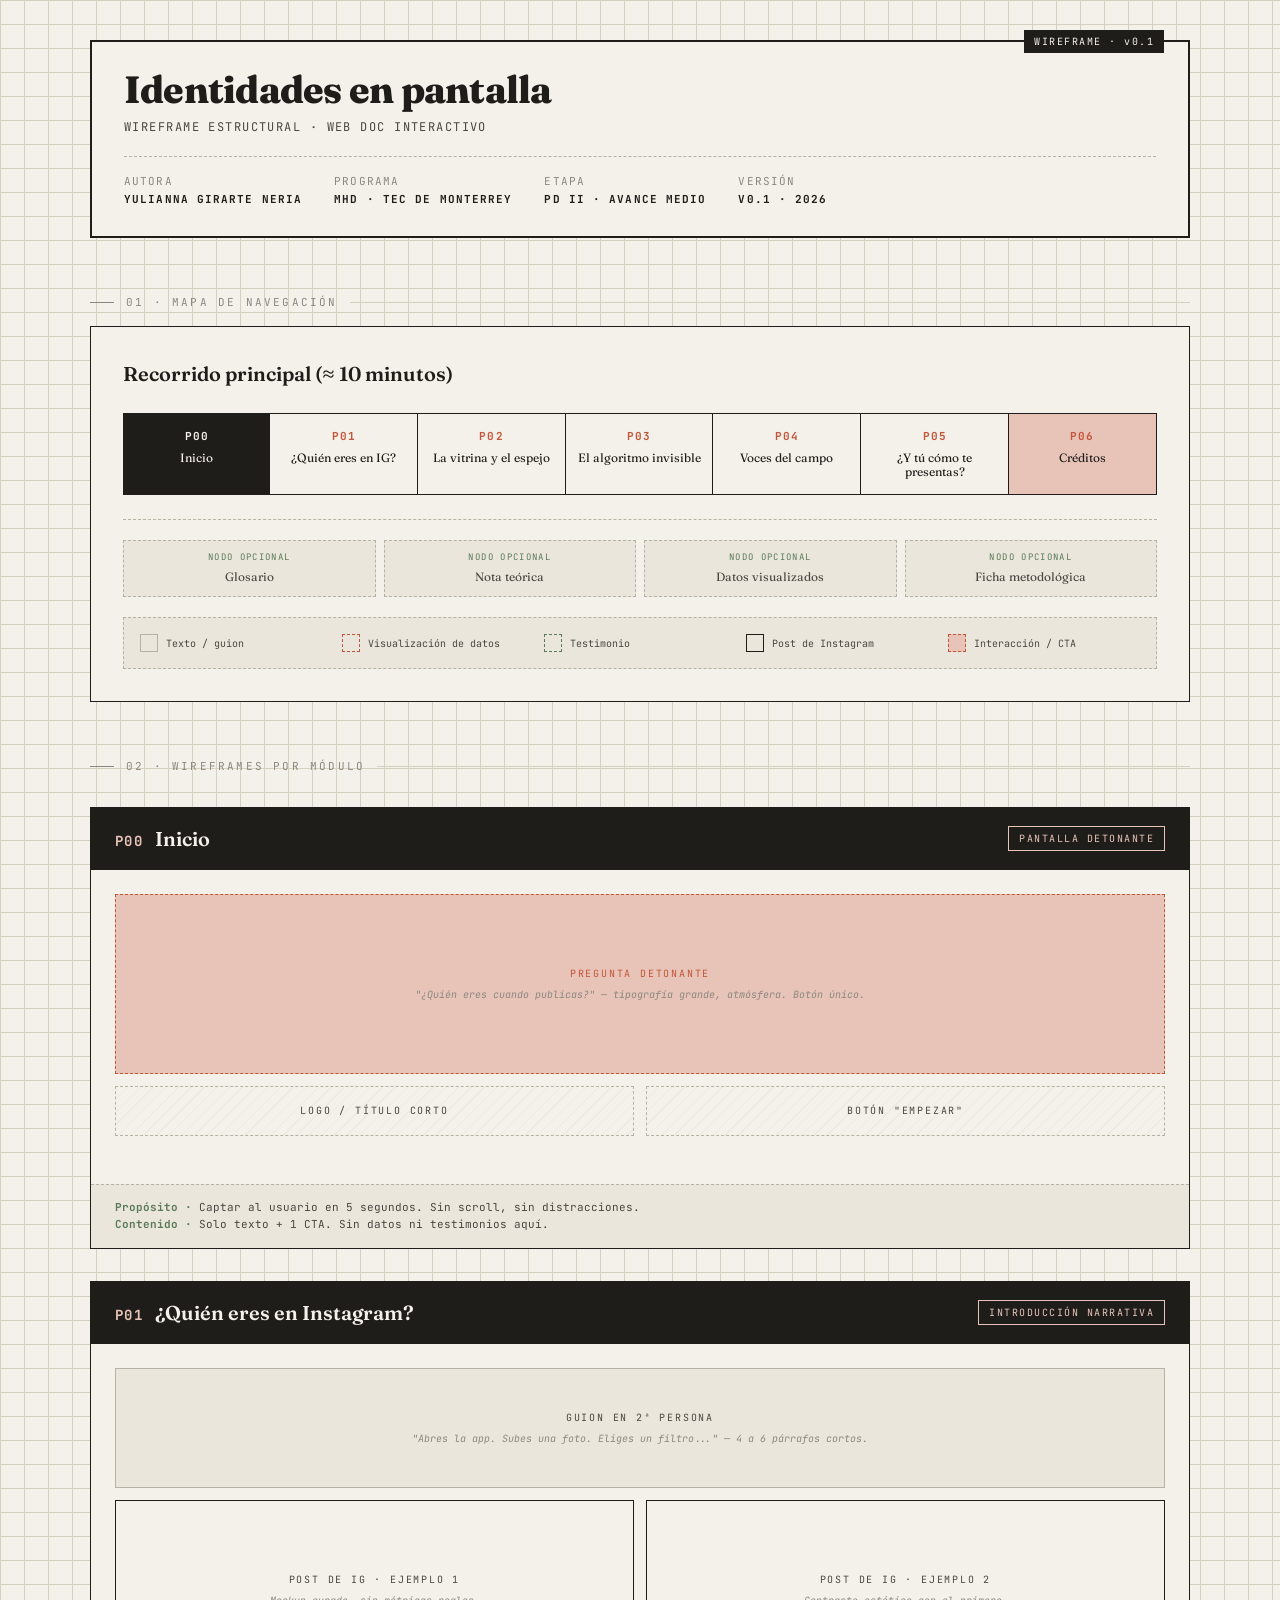
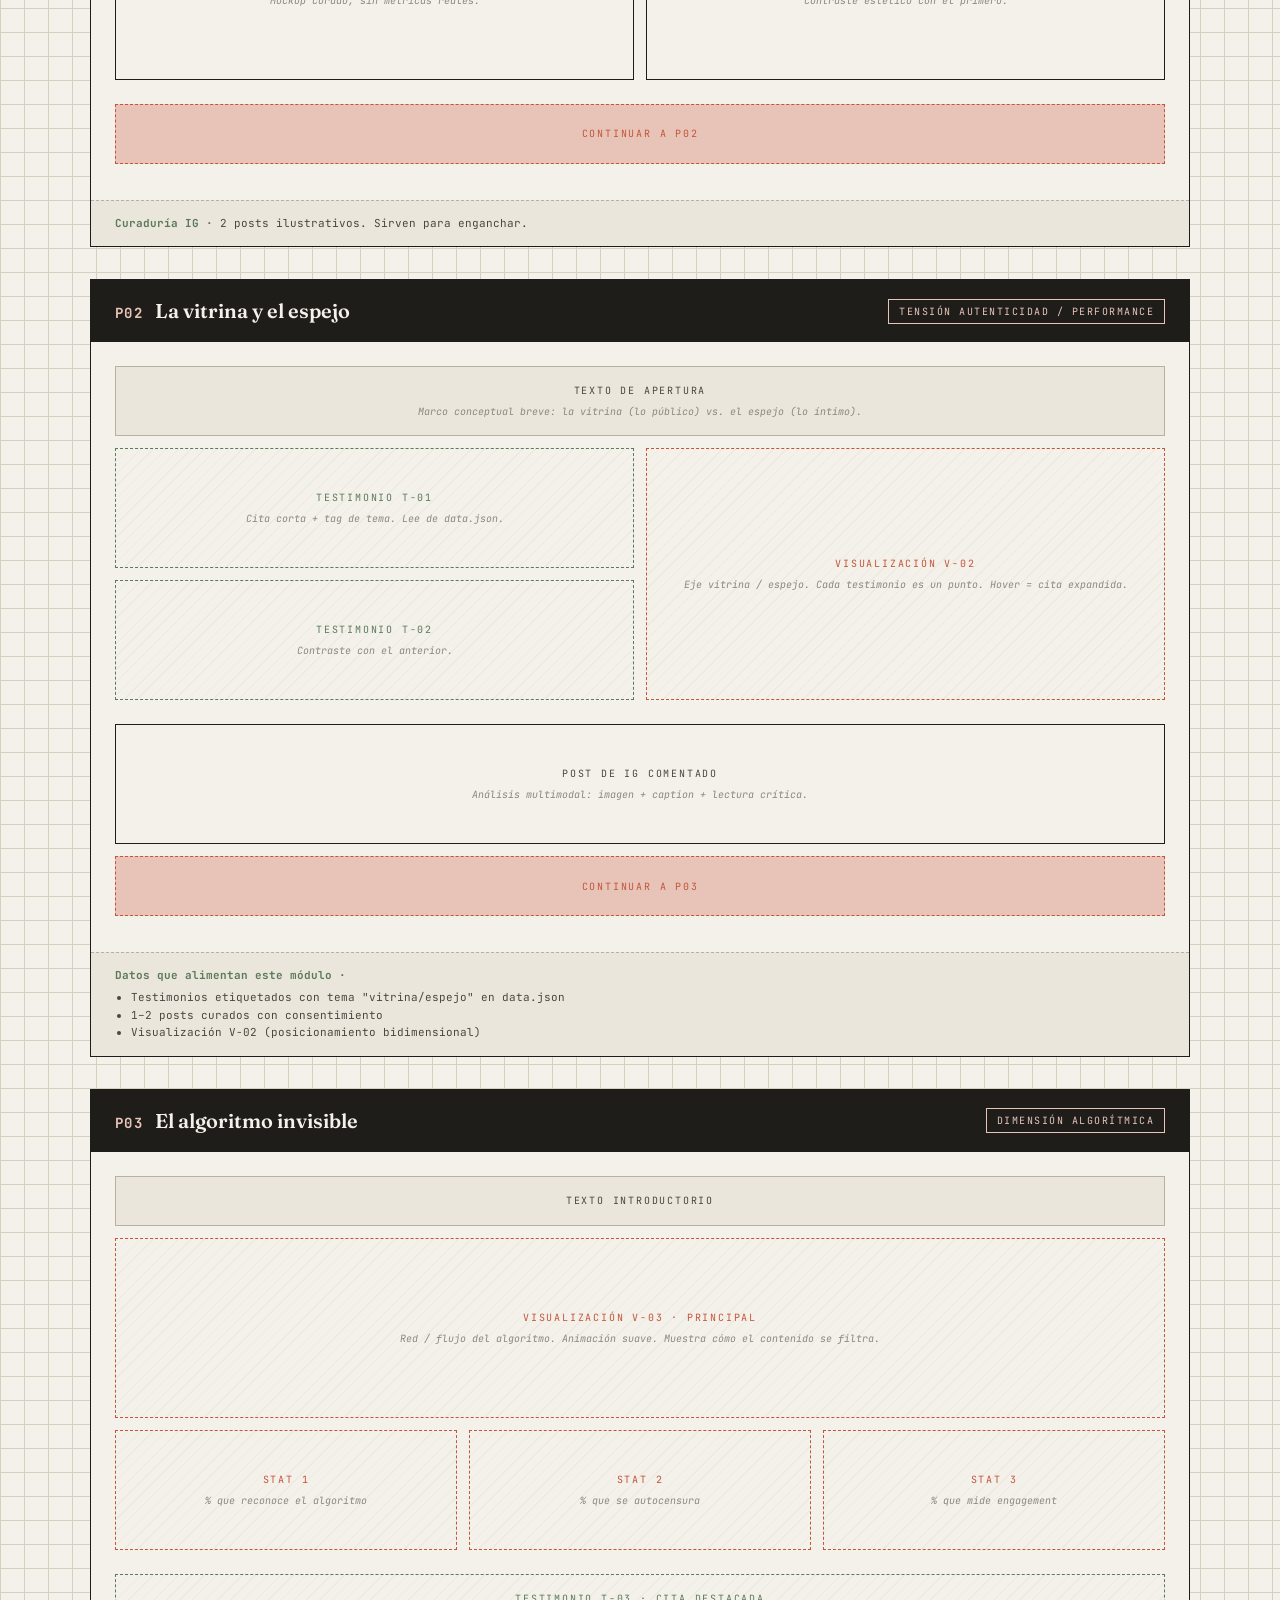
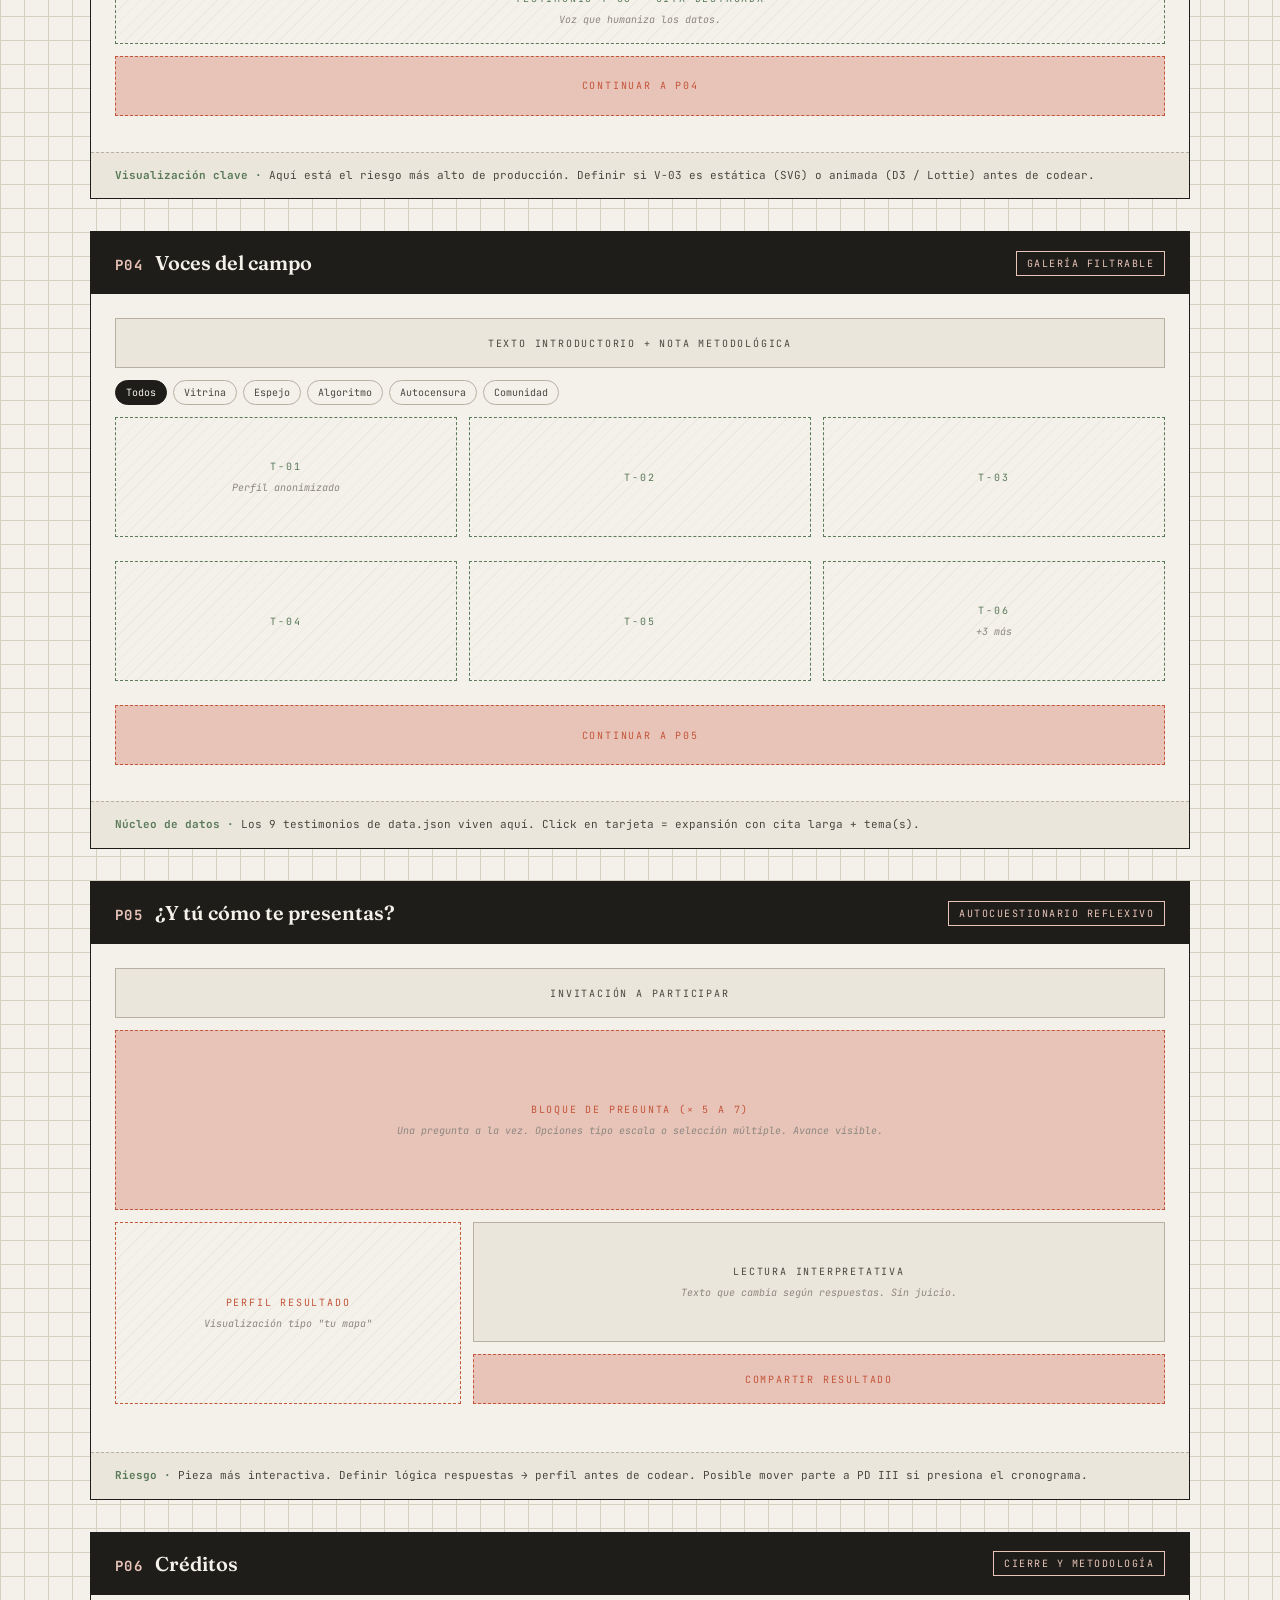
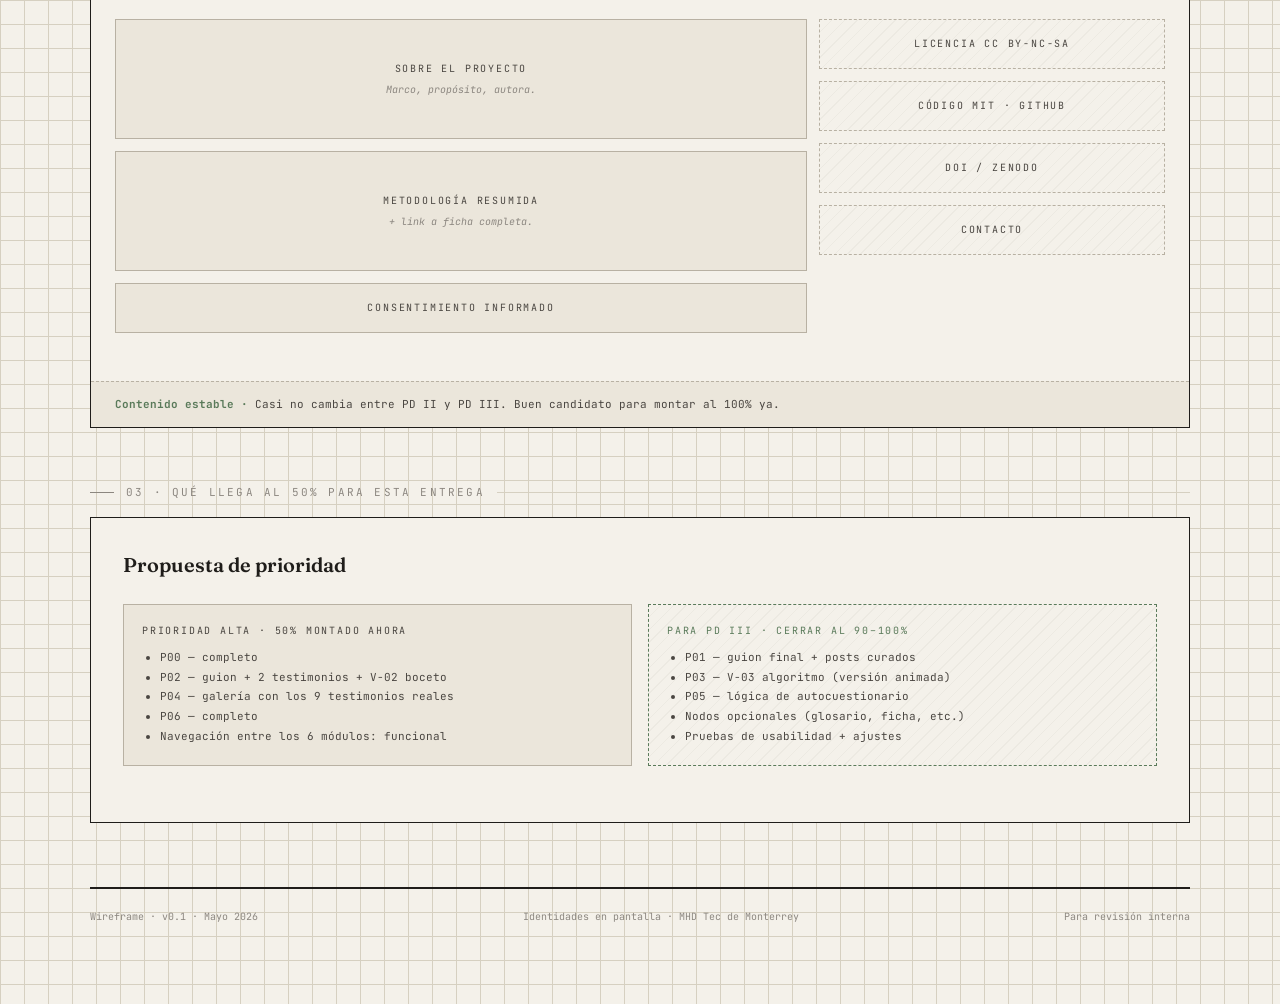
==== docs/wireframe_identidades_en_pantalla.html @ 3597c50f "feat: prototipo intermedio PD II — web doc Identidades en pantalla Web doc interactivo de investigac" ====
<!DOCTYPE html>
<html lang="es">
<head>
<meta charset="UTF-8">
<meta name="viewport" content="width=device-width, initial-scale=1.0">
<title>Wireframe · Identidades en pantalla</title>
<link rel="preconnect" href="https://fonts.googleapis.com">
<link rel="preconnect" href="https://fonts.gstatic.com" crossorigin>
<link href="https://fonts.googleapis.com/css2?family=JetBrains+Mono:wght@400;500;700&family=Fraunces:opsz,wght@9..144,400;9..144,600;9..144,800&display=swap" rel="stylesheet">
<style>
  :root {
    --paper: #f4f1ea;
    --paper-2: #ebe6db;
    --ink: #1f1d1a;
    --ink-2: #4a4641;
    --muted: #8c8780;
    --line: #b8b1a3;
    --line-soft: #d6d0c1;
    --accent: #c3553a;
    --accent-soft: #e8c4b8;
    --note: #5a7a5a;
    --mono: 'JetBrains Mono', ui-monospace, monospace;
    --serif: 'Fraunces', Georgia, serif;
  }
  * { box-sizing: border-box; margin: 0; padding: 0; }
  body {
    font-family: var(--mono);
    background: var(--paper);
    color: var(--ink);
    line-height: 1.5;
    padding: 40px 20px 80px;
    background-image:
      linear-gradient(var(--line-soft) 1px, transparent 1px),
      linear-gradient(90deg, var(--line-soft) 1px, transparent 1px);
    background-size: 24px 24px;
  }
  .wrap { max-width: 1100px; margin: 0 auto; }
  .doc-header {
    border: 2px solid var(--ink);
    background: var(--paper);
    padding: 28px 32px;
    margin-bottom: 48px;
    position: relative;
  }
  .doc-header::after {
    content: "WIREFRAME · v0.1";
    position: absolute;
    top: -12px;
    right: 24px;
    background: var(--ink);
    color: var(--paper);
    font-family: var(--mono);
    font-size: 10px;
    letter-spacing: 0.15em;
    padding: 4px 10px;
  }
  .doc-header h1 {
    font-family: var(--serif);
    font-size: 38px;
    font-weight: 800;
    letter-spacing: -0.02em;
    line-height: 1.05;
    margin-bottom: 8px;
  }
  .doc-header .subtitle {
    font-size: 12px;
    color: var(--ink-2);
    text-transform: uppercase;
    letter-spacing: 0.12em;
  }
  .doc-header .meta {
    display: flex;
    gap: 32px;
    margin-top: 20px;
    padding-top: 16px;
    border-top: 1px dashed var(--line);
    font-size: 11px;
    color: var(--muted);
    text-transform: uppercase;
    letter-spacing: 0.1em;
    flex-wrap: wrap;
  }
  .doc-header .meta span strong { color: var(--ink); display: block; margin-top: 2px; }
  .section-label {
    font-size: 11px;
    letter-spacing: 0.2em;
    text-transform: uppercase;
    color: var(--muted);
    margin: 56px 0 16px;
    display: flex;
    align-items: center;
    gap: 12px;
  }
  .section-label::before { content: ""; width: 24px; height: 1px; background: var(--muted); }
  .section-label::after { content: ""; flex: 1; height: 1px; background: var(--line-soft); }
  .sitemap {
    background: var(--paper);
    border: 1.5px solid var(--ink);
    padding: 32px;
  }
  .sitemap-title {
    font-family: var(--serif);
    font-size: 20px;
    font-weight: 600;
    margin-bottom: 24px;
  }
  .sitemap-flow {
    display: grid;
    grid-template-columns: repeat(7, 1fr);
    margin-bottom: 24px;
  }
  .node {
    border: 1.5px solid var(--ink);
    padding: 14px 10px;
    background: var(--paper);
    text-align: center;
    font-size: 10px;
  }
  .node + .node { margin-left: -1.5px; }
  .node .id {
    font-weight: 700;
    font-size: 11px;
    letter-spacing: 0.1em;
    color: var(--accent);
    margin-bottom: 6px;
  }
  .node .name {
    font-family: var(--serif);
    font-size: 12px;
    line-height: 1.2;
  }
  .node.entry { background: var(--ink); }
  .node.entry .id { color: var(--paper); }
  .node.entry .name { color: var(--paper); }
  .node.exit { background: var(--accent-soft); }
  .optional-nodes {
    display: grid;
    grid-template-columns: repeat(4, 1fr);
    gap: 8px;
    padding-top: 20px;
    border-top: 1px dashed var(--line);
  }
  .optional-node {
    border: 1px dashed var(--line);
    padding: 10px;
    text-align: center;
    font-size: 10px;
    background: var(--paper-2);
  }
  .optional-node .tag {
    font-size: 9px;
    letter-spacing: 0.15em;
    color: var(--note);
    text-transform: uppercase;
    margin-bottom: 4px;
  }
  .optional-node .label {
    font-family: var(--serif);
    font-size: 12px;
    color: var(--ink-2);
  }
  .module {
    margin-top: 32px;
    background: var(--paper);
    border: 1.5px solid var(--ink);
    overflow: hidden;
  }
  .module-header {
    background: var(--ink);
    color: var(--paper);
    padding: 16px 24px;
    display: flex;
    justify-content: space-between;
    align-items: center;
    gap: 16px;
    flex-wrap: wrap;
  }
  .module-header .id-block { display: flex; align-items: baseline; gap: 12px; }
  .module-header .pid {
    font-size: 14px;
    font-weight: 700;
    letter-spacing: 0.1em;
    color: var(--accent-soft);
  }
  .module-header .pname {
    font-family: var(--serif);
    font-size: 20px;
    font-weight: 600;
  }
  .module-header .ptype {
    font-size: 10px;
    letter-spacing: 0.15em;
    text-transform: uppercase;
    color: var(--accent-soft);
    border: 1px solid var(--accent-soft);
    padding: 4px 10px;
  }
  .module-body { padding: 24px; }
  .ph {
    border: 1.5px dashed var(--line);
    background: repeating-linear-gradient(135deg, transparent, transparent 8px, rgba(184,177,163,0.12) 8px, rgba(184,177,163,0.12) 9px);
    padding: 16px;
    margin-bottom: 12px;
    min-height: 60px;
    display: flex;
    align-items: center;
    justify-content: center;
    text-align: center;
  }
  .ph .ph-type {
    font-size: 10px;
    letter-spacing: 0.18em;
    text-transform: uppercase;
    color: var(--ink-2);
  }
  .ph .ph-note {
    font-size: 10px;
    color: var(--muted);
    margin-top: 6px;
    font-style: italic;
  }
  .ph.tall { min-height: 180px; }
  .ph.med { min-height: 120px; }
  .ph.short { min-height: 50px; padding: 10px; }
  .ph.text { border-style: solid; border-color: var(--line); background: var(--paper-2); }
  .ph.viz { border-color: var(--accent); }
  .ph.viz .ph-type { color: var(--accent); }
  .ph.testimonio { border-color: var(--note); }
  .ph.testimonio .ph-type { color: var(--note); }
  .ph.insta { border-style: solid; border-color: var(--ink); background: var(--paper); }
  .ph.cta { border-color: var(--accent); background: var(--accent-soft); }
  .ph.cta .ph-type { color: var(--accent); }
  .row { display: grid; gap: 12px; margin-bottom: 12px; }
  .row-2 { grid-template-columns: 1fr 1fr; }
  .row-2-1 { grid-template-columns: 2fr 1fr; }
  .row-1-2 { grid-template-columns: 1fr 2fr; }
  .row-3 { grid-template-columns: repeat(3, 1fr); }
  .pill-row { display: flex; gap: 6px; flex-wrap: wrap; margin-bottom: 12px; }
  .pill {
    font-size: 10px;
    padding: 4px 10px;
    border: 1px solid var(--line);
    background: var(--paper);
    color: var(--ink-2);
    border-radius: 100px;
  }
  .pill.active { background: var(--ink); color: var(--paper); border-color: var(--ink); }
  .module-notes {
    background: var(--paper-2);
    border-top: 1px dashed var(--line);
    padding: 14px 24px;
    font-size: 11px;
    color: var(--ink-2);
    line-height: 1.6;
  }
  .module-notes strong { color: var(--note); font-weight: 700; }
  .module-notes ul { padding-left: 16px; margin-top: 4px; }
  .doc-footer {
    margin-top: 64px;
    border-top: 2px solid var(--ink);
    padding-top: 20px;
    font-size: 10px;
    color: var(--muted);
    display: flex;
    justify-content: space-between;
    flex-wrap: wrap;
    gap: 12px;
  }
  .legend {
    display: grid;
    grid-template-columns: repeat(5, 1fr);
    gap: 10px;
    margin-top: 20px;
    padding: 16px;
    border: 1px dashed var(--line);
    background: var(--paper-2);
  }
  .legend-item { display: flex; align-items: center; gap: 8px; font-size: 10px; color: var(--ink-2); }
  .legend-swatch { width: 18px; height: 18px; flex-shrink: 0; }
  .legend-swatch.text { border: 1.5px solid var(--line); background: var(--paper-2); }
  .legend-swatch.viz { border: 1.5px dashed var(--accent); }
  .legend-swatch.testimonio { border: 1.5px dashed var(--note); }
  .legend-swatch.insta { border: 1.5px solid var(--ink); }
  .legend-swatch.cta { border: 1.5px dashed var(--accent); background: var(--accent-soft); }
  @media (max-width: 800px) {
    .sitemap-flow { grid-template-columns: repeat(2, 1fr); }
    .node + .node { margin-left: 0; margin-top: -1.5px; }
    .row-2, .row-2-1, .row-1-2, .row-3 { grid-template-columns: 1fr; }
    .optional-nodes, .legend { grid-template-columns: repeat(2, 1fr); }
  }
</style>
</head>
<body>
<div class="wrap">

  <header class="doc-header">
    <h1>Identidades en pantalla</h1>
    <div class="subtitle">Wireframe estructural · Web doc interactivo</div>
    <div class="meta">
      <span>Autora<strong>Yulianna Girarte Neria</strong></span>
      <span>Programa<strong>MHD · Tec de Monterrey</strong></span>
      <span>Etapa<strong>PD II · Avance medio</strong></span>
      <span>Versión<strong>v0.1 · 2026</strong></span>
    </div>
  </header>

  <div class="section-label">01 · Mapa de navegación</div>
  <div class="sitemap">
    <div class="sitemap-title">Recorrido principal (≈ 10 minutos)</div>
    <div class="sitemap-flow">
      <div class="node entry"><div class="id">P00</div><div class="name">Inicio</div></div>
      <div class="node"><div class="id">P01</div><div class="name">¿Quién eres en IG?</div></div>
      <div class="node"><div class="id">P02</div><div class="name">La vitrina y el espejo</div></div>
      <div class="node"><div class="id">P03</div><div class="name">El algoritmo invisible</div></div>
      <div class="node"><div class="id">P04</div><div class="name">Voces del campo</div></div>
      <div class="node"><div class="id">P05</div><div class="name">¿Y tú cómo te presentas?</div></div>
      <div class="node exit"><div class="id">P06</div><div class="name">Créditos</div></div>
    </div>
    <div class="optional-nodes">
      <div class="optional-node"><div class="tag">Nodo opcional</div><div class="label">Glosario</div></div>
      <div class="optional-node"><div class="tag">Nodo opcional</div><div class="label">Nota teórica</div></div>
      <div class="optional-node"><div class="tag">Nodo opcional</div><div class="label">Datos visualizados</div></div>
      <div class="optional-node"><div class="tag">Nodo opcional</div><div class="label">Ficha metodológica</div></div>
    </div>
    <div class="legend">
      <div class="legend-item"><div class="legend-swatch text"></div>Texto / guion</div>
      <div class="legend-item"><div class="legend-swatch viz"></div>Visualización de datos</div>
      <div class="legend-item"><div class="legend-swatch testimonio"></div>Testimonio</div>
      <div class="legend-item"><div class="legend-swatch insta"></div>Post de Instagram</div>
      <div class="legend-item"><div class="legend-swatch cta"></div>Interacción / CTA</div>
    </div>
  </div>

  <div class="section-label">02 · Wireframes por módulo</div>

  <div class="module">
    <div class="module-header">
      <div class="id-block"><span class="pid">P00</span><span class="pname">Inicio</span></div>
      <span class="ptype">Pantalla detonante</span>
    </div>
    <div class="module-body">
      <div class="ph cta tall"><div><div class="ph-type">Pregunta detonante</div><div class="ph-note">"¿Quién eres cuando publicas?" — tipografía grande, atmósfera. Botón único.</div></div></div>
      <div class="row row-2">
        <div class="ph short"><div><div class="ph-type">Logo / título corto</div></div></div>
        <div class="ph short"><div><div class="ph-type">Botón "Empezar"</div></div></div>
      </div>
    </div>
    <div class="module-notes">
      <strong>Propósito ·</strong> Captar al usuario en 5 segundos. Sin scroll, sin distracciones.<br>
      <strong>Contenido ·</strong> Solo texto + 1 CTA. Sin datos ni testimonios aquí.
    </div>
  </div>

  <div class="module">
    <div class="module-header">
      <div class="id-block"><span class="pid">P01</span><span class="pname">¿Quién eres en Instagram?</span></div>
      <span class="ptype">Introducción narrativa</span>
    </div>
    <div class="module-body">
      <div class="ph text med"><div><div class="ph-type">Guion en 2ª persona</div><div class="ph-note">"Abres la app. Subes una foto. Eliges un filtro..." — 4 a 6 párrafos cortos.</div></div></div>
      <div class="row row-2">
        <div class="ph insta tall"><div><div class="ph-type">Post de IG · ejemplo 1</div><div class="ph-note">Mockup curado, sin métricas reales.</div></div></div>
        <div class="ph insta tall"><div><div class="ph-type">Post de IG · ejemplo 2</div><div class="ph-note">Contraste estético con el primero.</div></div></div>
      </div>
      <div class="ph cta"><div><div class="ph-type">Continuar a P02</div></div></div>
    </div>
    <div class="module-notes"><strong>Curaduría IG ·</strong> 2 posts ilustrativos. Sirven para enganchar.</div>
  </div>

  <div class="module">
    <div class="module-header">
      <div class="id-block"><span class="pid">P02</span><span class="pname">La vitrina y el espejo</span></div>
      <span class="ptype">Tensión autenticidad / performance</span>
    </div>
    <div class="module-body">
      <div class="ph text"><div><div class="ph-type">Texto de apertura</div><div class="ph-note">Marco conceptual breve: la vitrina (lo público) vs. el espejo (lo íntimo).</div></div></div>
      <div class="row row-2">
        <div>
          <div class="ph testimonio med"><div><div class="ph-type">Testimonio T-01</div><div class="ph-note">Cita corta + tag de tema. Lee de data.json.</div></div></div>
          <div class="ph testimonio med"><div><div class="ph-type">Testimonio T-02</div><div class="ph-note">Contraste con el anterior.</div></div></div>
        </div>
        <div class="ph viz tall"><div><div class="ph-type">Visualización V-02</div><div class="ph-note">Eje vitrina / espejo. Cada testimonio es un punto. Hover = cita expandida.</div></div></div>
      </div>
      <div class="ph insta med"><div><div class="ph-type">Post de IG comentado</div><div class="ph-note">Análisis multimodal: imagen + caption + lectura crítica.</div></div></div>
      <div class="ph cta"><div><div class="ph-type">Continuar a P03</div></div></div>
    </div>
    <div class="module-notes">
      <strong>Datos que alimentan este módulo ·</strong>
      <ul>
        <li>Testimonios etiquetados con tema "vitrina/espejo" en data.json</li>
        <li>1–2 posts curados con consentimiento</li>
        <li>Visualización V-02 (posicionamiento bidimensional)</li>
      </ul>
    </div>
  </div>

  <div class="module">
    <div class="module-header">
      <div class="id-block"><span class="pid">P03</span><span class="pname">El algoritmo invisible</span></div>
      <span class="ptype">Dimensión algorítmica</span>
    </div>
    <div class="module-body">
      <div class="ph text short"><div><div class="ph-type">Texto introductorio</div></div></div>
      <div class="ph viz tall"><div><div class="ph-type">Visualización V-03 · principal</div><div class="ph-note">Red / flujo del algoritmo. Animación suave. Muestra cómo el contenido se filtra.</div></div></div>
      <div class="row row-3">
        <div class="ph viz med"><div><div class="ph-type">Stat 1</div><div class="ph-note">% que reconoce el algoritmo</div></div></div>
        <div class="ph viz med"><div><div class="ph-type">Stat 2</div><div class="ph-note">% que se autocensura</div></div></div>
        <div class="ph viz med"><div><div class="ph-type">Stat 3</div><div class="ph-note">% que mide engagement</div></div></div>
      </div>
      <div class="ph testimonio"><div><div class="ph-type">Testimonio T-03 · cita destacada</div><div class="ph-note">Voz que humaniza los datos.</div></div></div>
      <div class="ph cta"><div><div class="ph-type">Continuar a P04</div></div></div>
    </div>
    <div class="module-notes"><strong>Visualización clave ·</strong> Aquí está el riesgo más alto de producción. Definir si V-03 es estática (SVG) o animada (D3 / Lottie) antes de codear.</div>
  </div>

  <div class="module">
    <div class="module-header">
      <div class="id-block"><span class="pid">P04</span><span class="pname">Voces del campo</span></div>
      <span class="ptype">Galería filtrable</span>
    </div>
    <div class="module-body">
      <div class="ph text short"><div><div class="ph-type">Texto introductorio + nota metodológica</div></div></div>
      <div class="pill-row">
        <span class="pill active">Todos</span>
        <span class="pill">Vitrina</span>
        <span class="pill">Espejo</span>
        <span class="pill">Algoritmo</span>
        <span class="pill">Autocensura</span>
        <span class="pill">Comunidad</span>
      </div>
      <div class="row row-3">
        <div class="ph testimonio med"><div><div class="ph-type">T-01</div><div class="ph-note">Perfil anonimizado</div></div></div>
        <div class="ph testimonio med"><div><div class="ph-type">T-02</div></div></div>
        <div class="ph testimonio med"><div><div class="ph-type">T-03</div></div></div>
        <div class="ph testimonio med"><div><div class="ph-type">T-04</div></div></div>
        <div class="ph testimonio med"><div><div class="ph-type">T-05</div></div></div>
        <div class="ph testimonio med"><div><div class="ph-type">T-06</div><div class="ph-note">+3 más</div></div></div>
      </div>
      <div class="ph cta"><div><div class="ph-type">Continuar a P05</div></div></div>
    </div>
    <div class="module-notes"><strong>Núcleo de datos ·</strong> Los 9 testimonios de data.json viven aquí. Click en tarjeta = expansión con cita larga + tema(s).</div>
  </div>

  <div class="module">
    <div class="module-header">
      <div class="id-block"><span class="pid">P05</span><span class="pname">¿Y tú cómo te presentas?</span></div>
      <span class="ptype">Autocuestionario reflexivo</span>
    </div>
    <div class="module-body">
      <div class="ph text short"><div><div class="ph-type">Invitación a participar</div></div></div>
      <div class="ph cta tall"><div><div class="ph-type">Bloque de pregunta (× 5 a 7)</div><div class="ph-note">Una pregunta a la vez. Opciones tipo escala o selección múltiple. Avance visible.</div></div></div>
      <div class="row row-1-2">
        <div class="ph viz tall"><div><div class="ph-type">Perfil resultado</div><div class="ph-note">Visualización tipo "tu mapa"</div></div></div>
        <div>
          <div class="ph text med"><div><div class="ph-type">Lectura interpretativa</div><div class="ph-note">Texto que cambia según respuestas. Sin juicio.</div></div></div>
          <div class="ph cta short"><div><div class="ph-type">Compartir resultado</div></div></div>
        </div>
      </div>
    </div>
    <div class="module-notes"><strong>Riesgo ·</strong> Pieza más interactiva. Definir lógica respuestas → perfil antes de codear. Posible mover parte a PD III si presiona el cronograma.</div>
  </div>

  <div class="module">
    <div class="module-header">
      <div class="id-block"><span class="pid">P06</span><span class="pname">Créditos</span></div>
      <span class="ptype">Cierre y metodología</span>
    </div>
    <div class="module-body">
      <div class="row row-2-1">
        <div>
          <div class="ph text med"><div><div class="ph-type">Sobre el proyecto</div><div class="ph-note">Marco, propósito, autora.</div></div></div>
          <div class="ph text med"><div><div class="ph-type">Metodología resumida</div><div class="ph-note">+ link a ficha completa.</div></div></div>
          <div class="ph text short"><div><div class="ph-type">Consentimiento informado</div></div></div>
        </div>
        <div>
          <div class="ph short"><div><div class="ph-type">Licencia CC BY-NC-SA</div></div></div>
          <div class="ph short"><div><div class="ph-type">Código MIT · GitHub</div></div></div>
          <div class="ph short"><div><div class="ph-type">DOI / Zenodo</div></div></div>
          <div class="ph short"><div><div class="ph-type">Contacto</div></div></div>
        </div>
      </div>
    </div>
    <div class="module-notes"><strong>Contenido estable ·</strong> Casi no cambia entre PD II y PD III. Buen candidato para montar al 100% ya.</div>
  </div>

  <div class="section-label">03 · Qué llega al 50% para esta entrega</div>
  <div class="sitemap">
    <div class="sitemap-title">Propuesta de prioridad</div>
    <div class="row row-2" style="gap: 16px;">
      <div class="ph text" style="text-align: left; padding: 18px; min-height: auto;">
        <div style="text-align: left; width: 100%;">
          <div class="ph-type" style="margin-bottom: 10px;">PRIORIDAD ALTA · 50% montado ahora</div>
          <ul style="padding-left: 18px; font-size: 11px; line-height: 1.8; color: var(--ink-2); text-align: left;">
            <li>P00 — completo</li>
            <li>P02 — guion + 2 testimonios + V-02 boceto</li>
            <li>P04 — galería con los 9 testimonios reales</li>
            <li>P06 — completo</li>
            <li>Navegación entre los 6 módulos: funcional</li>
          </ul>
        </div>
      </div>
      <div class="ph testimonio" style="text-align: left; padding: 18px; min-height: auto;">
        <div style="text-align: left; width: 100%;">
          <div class="ph-type" style="margin-bottom: 10px;">PARA PD III · cerrar al 90–100%</div>
          <ul style="padding-left: 18px; font-size: 11px; line-height: 1.8; color: var(--ink-2); text-align: left;">
            <li>P01 — guion final + posts curados</li>
            <li>P03 — V-03 algoritmo (versión animada)</li>
            <li>P05 — lógica de autocuestionario</li>
            <li>Nodos opcionales (glosario, ficha, etc.)</li>
            <li>Pruebas de usabilidad + ajustes</li>
          </ul>
        </div>
      </div>
    </div>
  </div>

  <footer class="doc-footer">
    <span>Wireframe · v0.1 · Mayo 2026</span>
    <span>Identidades en pantalla · MHD Tec de Monterrey</span>
    <span>Para revisión interna</span>
  </footer>

</div>
</body>
</html>
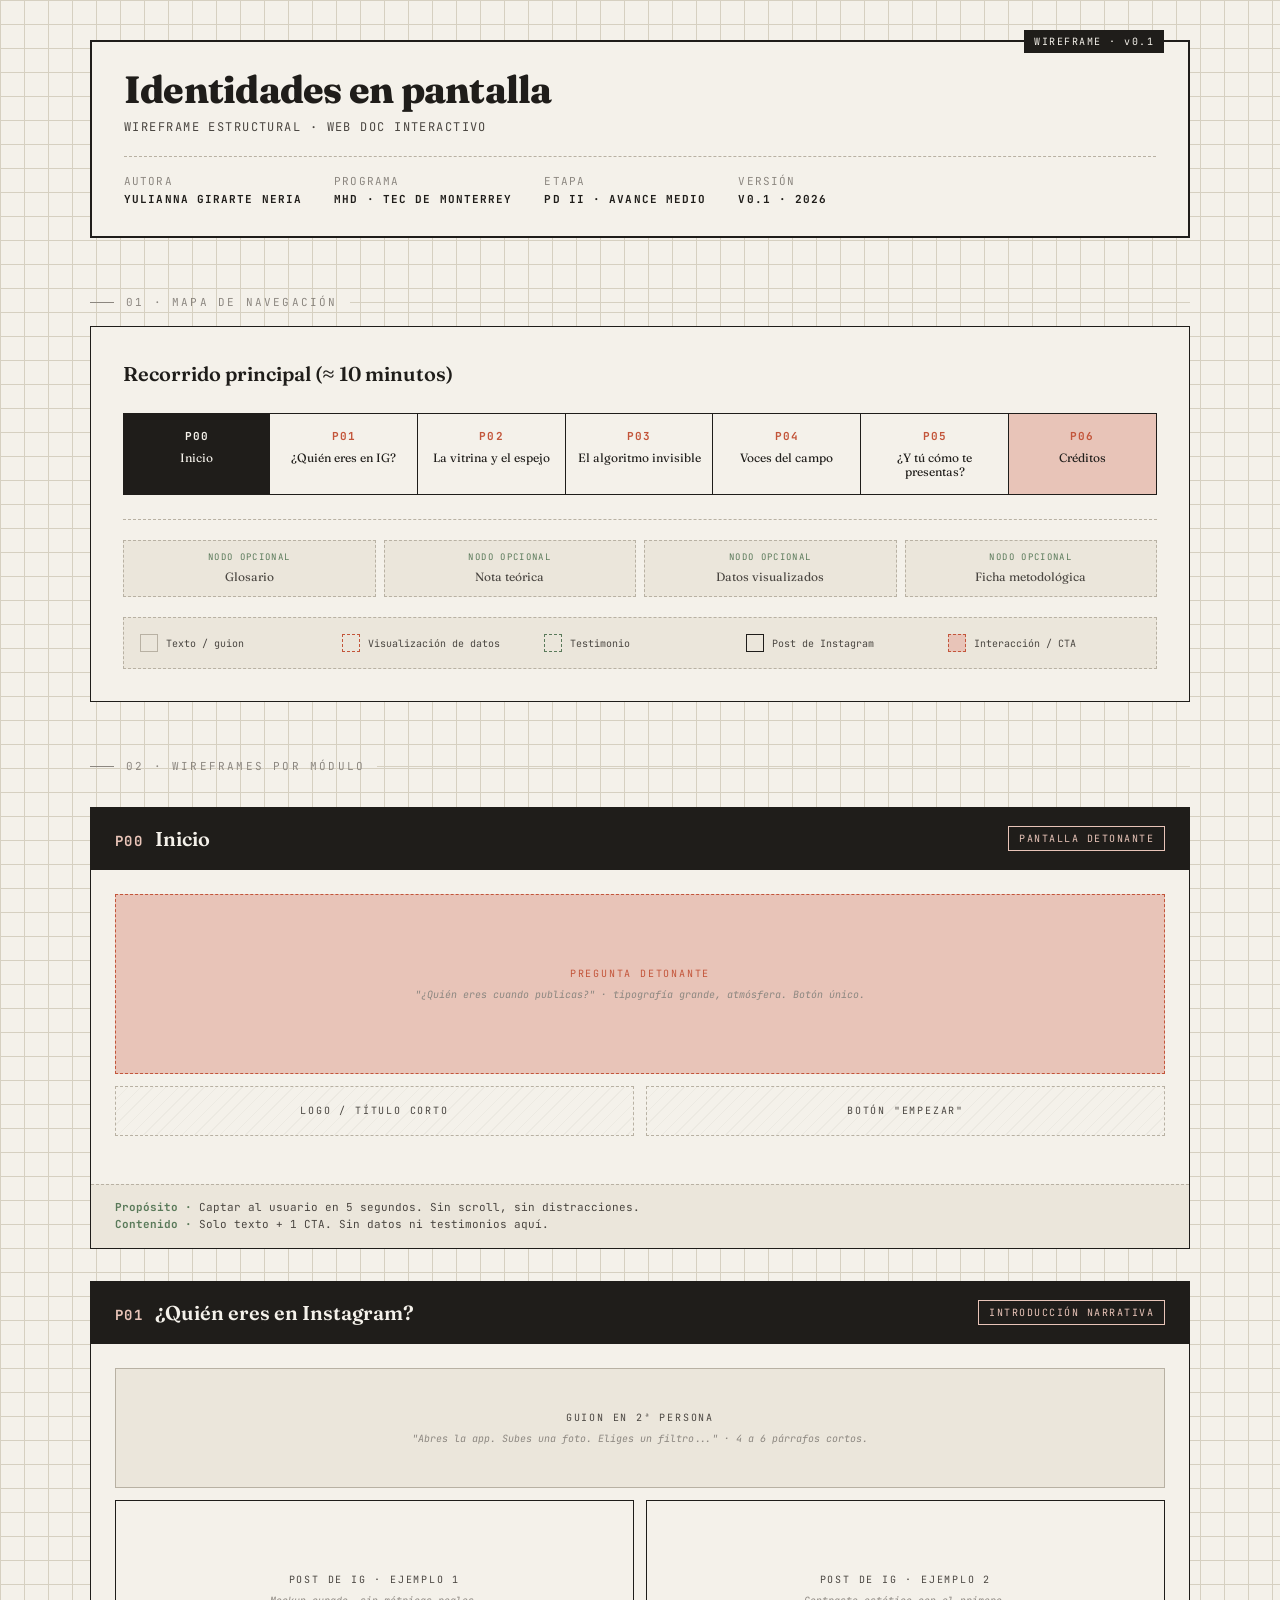
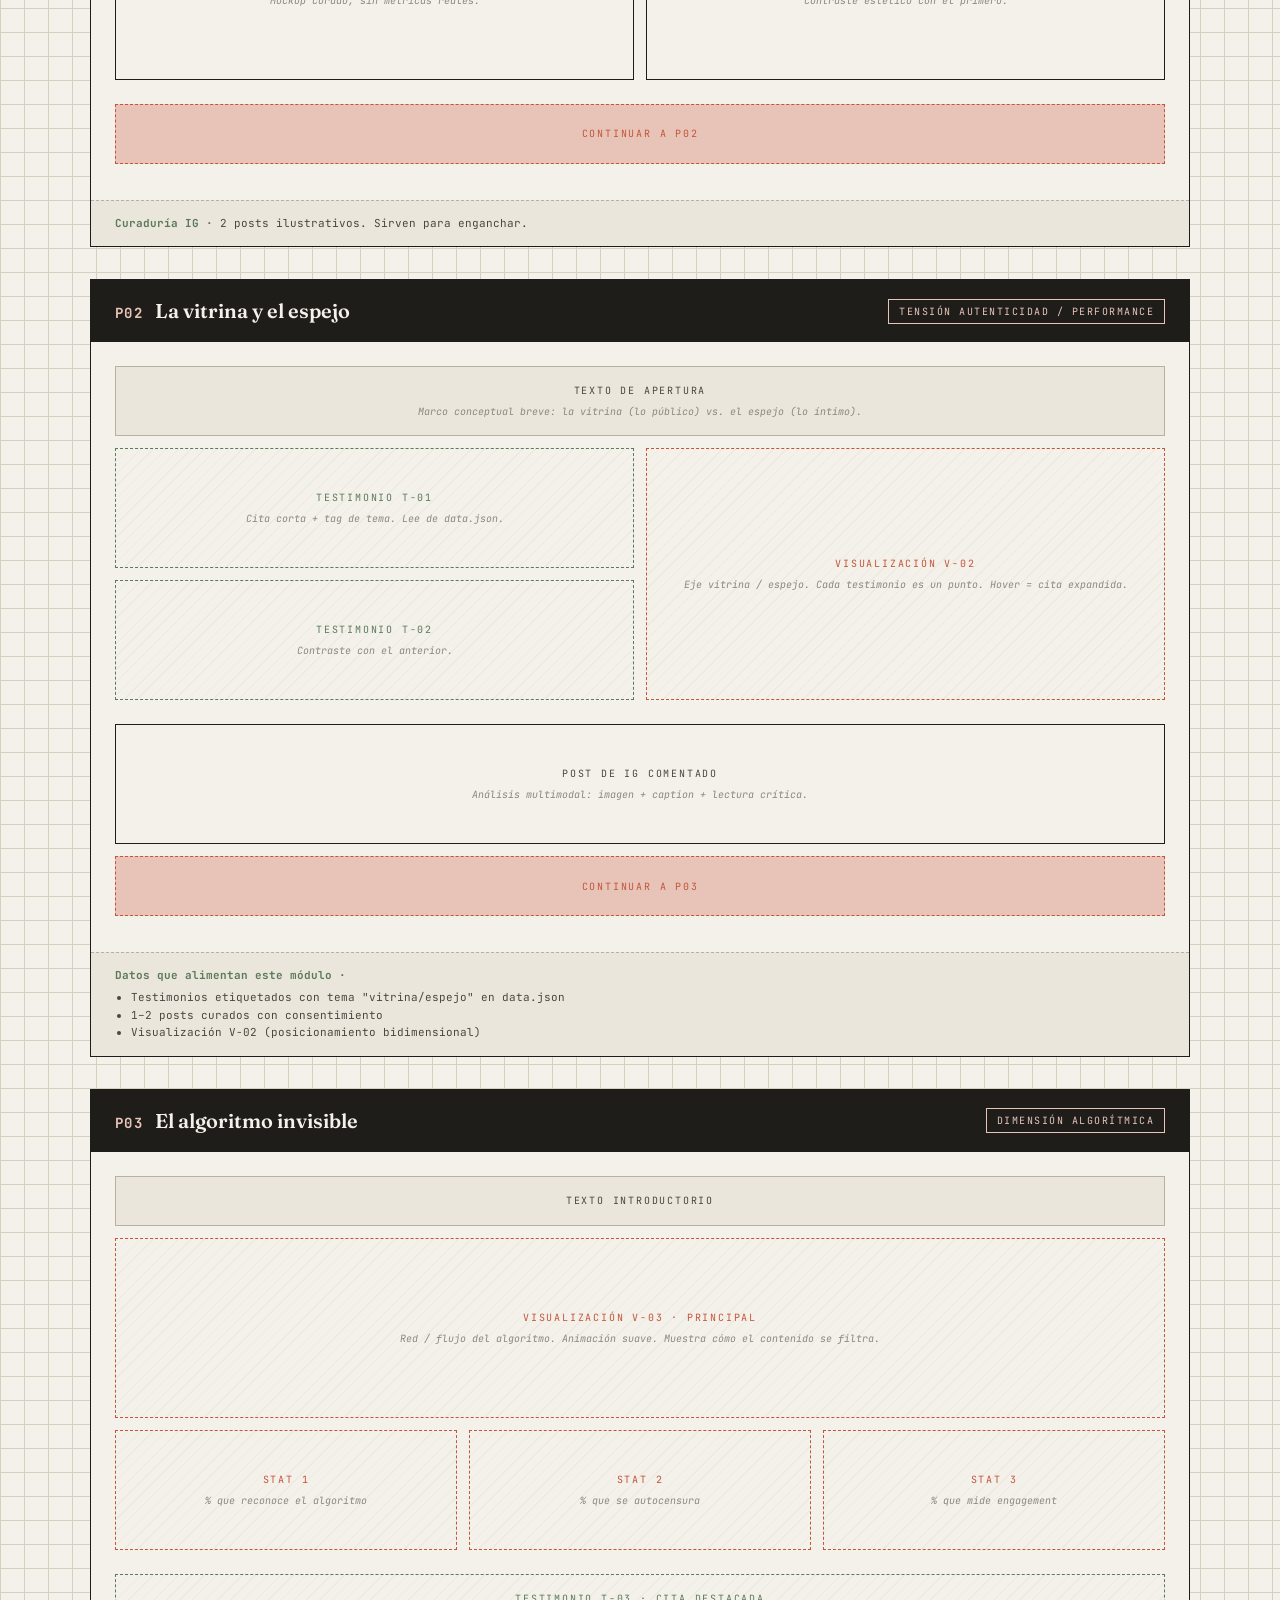
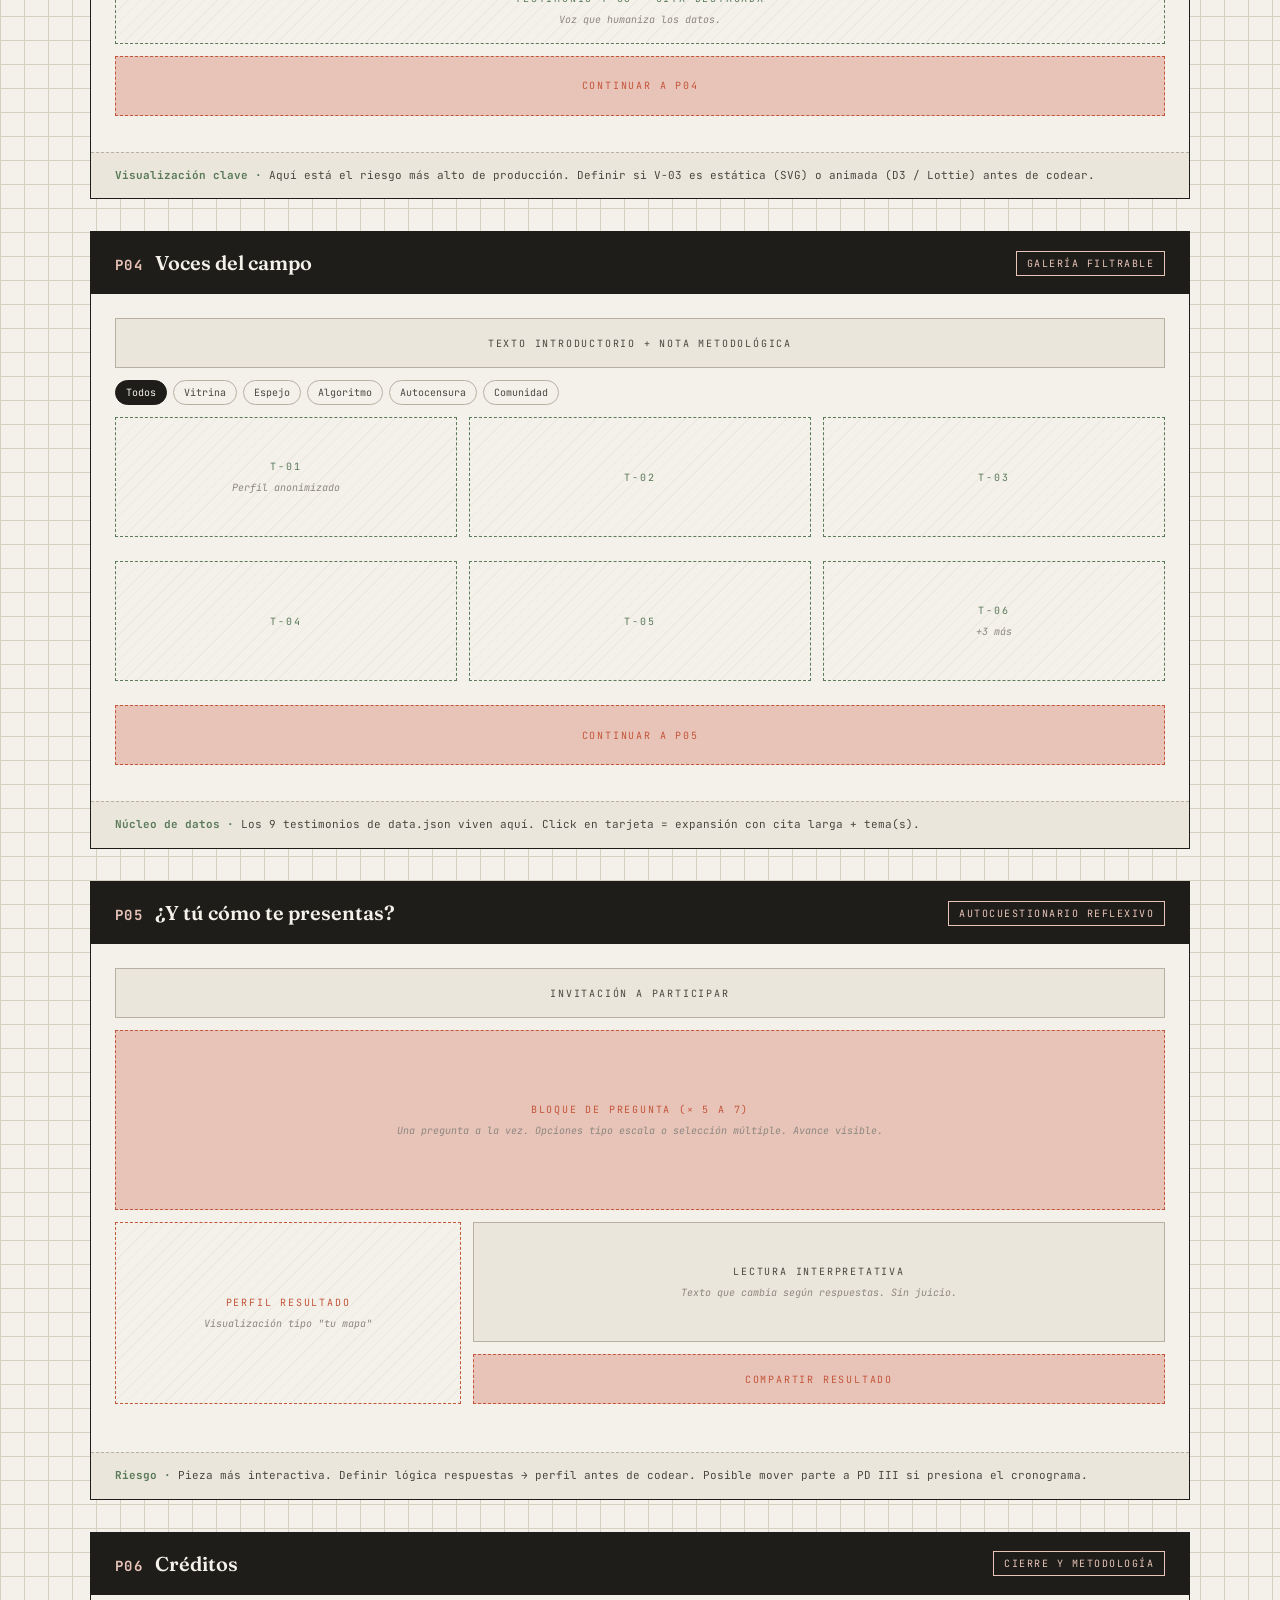
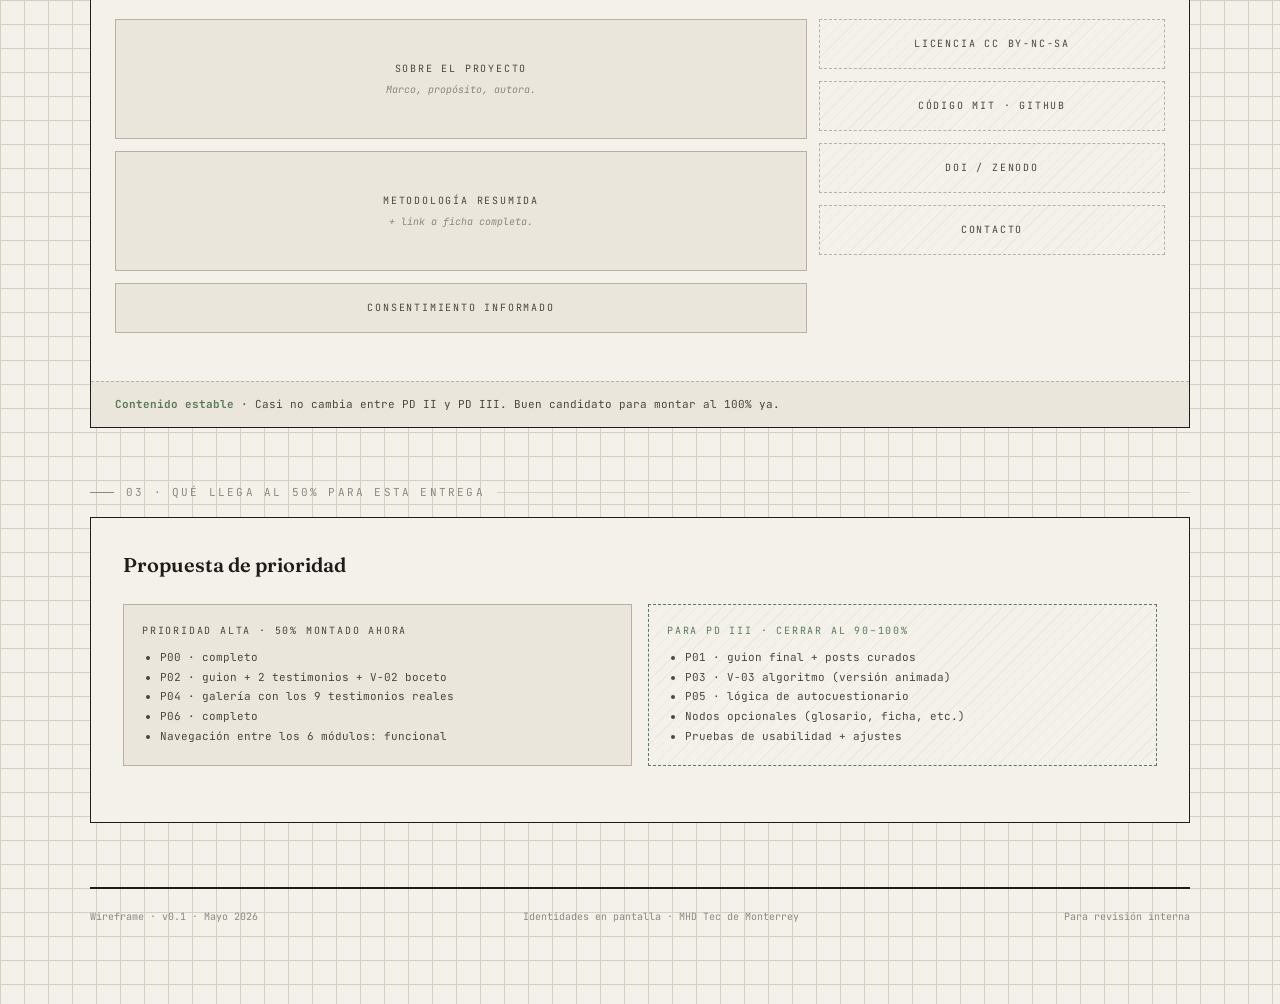
==== commit d9278657: "feat: 15 testimonios en P04, eje sin puntos encimados, textos sin rayas - P04 incluye T01–T04 con et" ====
--- a/docs/wireframe_identidades_en_pantalla.html
+++ b/docs/wireframe_identidades_en_pantalla.html
@@ -339,7 +339,7 @@
       <span class="ptype">Pantalla detonante</span>
     </div>
     <div class="module-body">
-      <div class="ph cta tall"><div><div class="ph-type">Pregunta detonante</div><div class="ph-note">"¿Quién eres cuando publicas?" — tipografía grande, atmósfera. Botón único.</div></div></div>
+      <div class="ph cta tall"><div><div class="ph-type">Pregunta detonante</div><div class="ph-note">"¿Quién eres cuando publicas?" · tipografía grande, atmósfera. Botón único.</div></div></div>
       <div class="row row-2">
         <div class="ph short"><div><div class="ph-type">Logo / título corto</div></div></div>
         <div class="ph short"><div><div class="ph-type">Botón "Empezar"</div></div></div>
@@ -357,7 +357,7 @@
       <span class="ptype">Introducción narrativa</span>
     </div>
     <div class="module-body">
-      <div class="ph text med"><div><div class="ph-type">Guion en 2ª persona</div><div class="ph-note">"Abres la app. Subes una foto. Eliges un filtro..." — 4 a 6 párrafos cortos.</div></div></div>
+      <div class="ph text med"><div><div class="ph-type">Guion en 2ª persona</div><div class="ph-note">"Abres la app. Subes una foto. Eliges un filtro..." · 4 a 6 párrafos cortos.</div></div></div>
       <div class="row row-2">
         <div class="ph insta tall"><div><div class="ph-type">Post de IG · ejemplo 1</div><div class="ph-note">Mockup curado, sin métricas reales.</div></div></div>
         <div class="ph insta tall"><div><div class="ph-type">Post de IG · ejemplo 2</div><div class="ph-note">Contraste estético con el primero.</div></div></div>
@@ -491,10 +491,10 @@
         <div style="text-align: left; width: 100%;">
           <div class="ph-type" style="margin-bottom: 10px;">PRIORIDAD ALTA · 50% montado ahora</div>
           <ul style="padding-left: 18px; font-size: 11px; line-height: 1.8; color: var(--ink-2); text-align: left;">
-            <li>P00 — completo</li>
-            <li>P02 — guion + 2 testimonios + V-02 boceto</li>
-            <li>P04 — galería con los 9 testimonios reales</li>
-            <li>P06 — completo</li>
+            <li>P00 · completo</li>
+            <li>P02 · guion + 2 testimonios + V-02 boceto</li>
+            <li>P04 · galería con los 9 testimonios reales</li>
+            <li>P06 · completo</li>
             <li>Navegación entre los 6 módulos: funcional</li>
           </ul>
         </div>
@@ -503,9 +503,9 @@
         <div style="text-align: left; width: 100%;">
           <div class="ph-type" style="margin-bottom: 10px;">PARA PD III · cerrar al 90–100%</div>
           <ul style="padding-left: 18px; font-size: 11px; line-height: 1.8; color: var(--ink-2); text-align: left;">
-            <li>P01 — guion final + posts curados</li>
-            <li>P03 — V-03 algoritmo (versión animada)</li>
-            <li>P05 — lógica de autocuestionario</li>
+            <li>P01 · guion final + posts curados</li>
+            <li>P03 · V-03 algoritmo (versión animada)</li>
+            <li>P05 · lógica de autocuestionario</li>
             <li>Nodos opcionales (glosario, ficha, etc.)</li>
             <li>Pruebas de usabilidad + ajustes</li>
           </ul>
